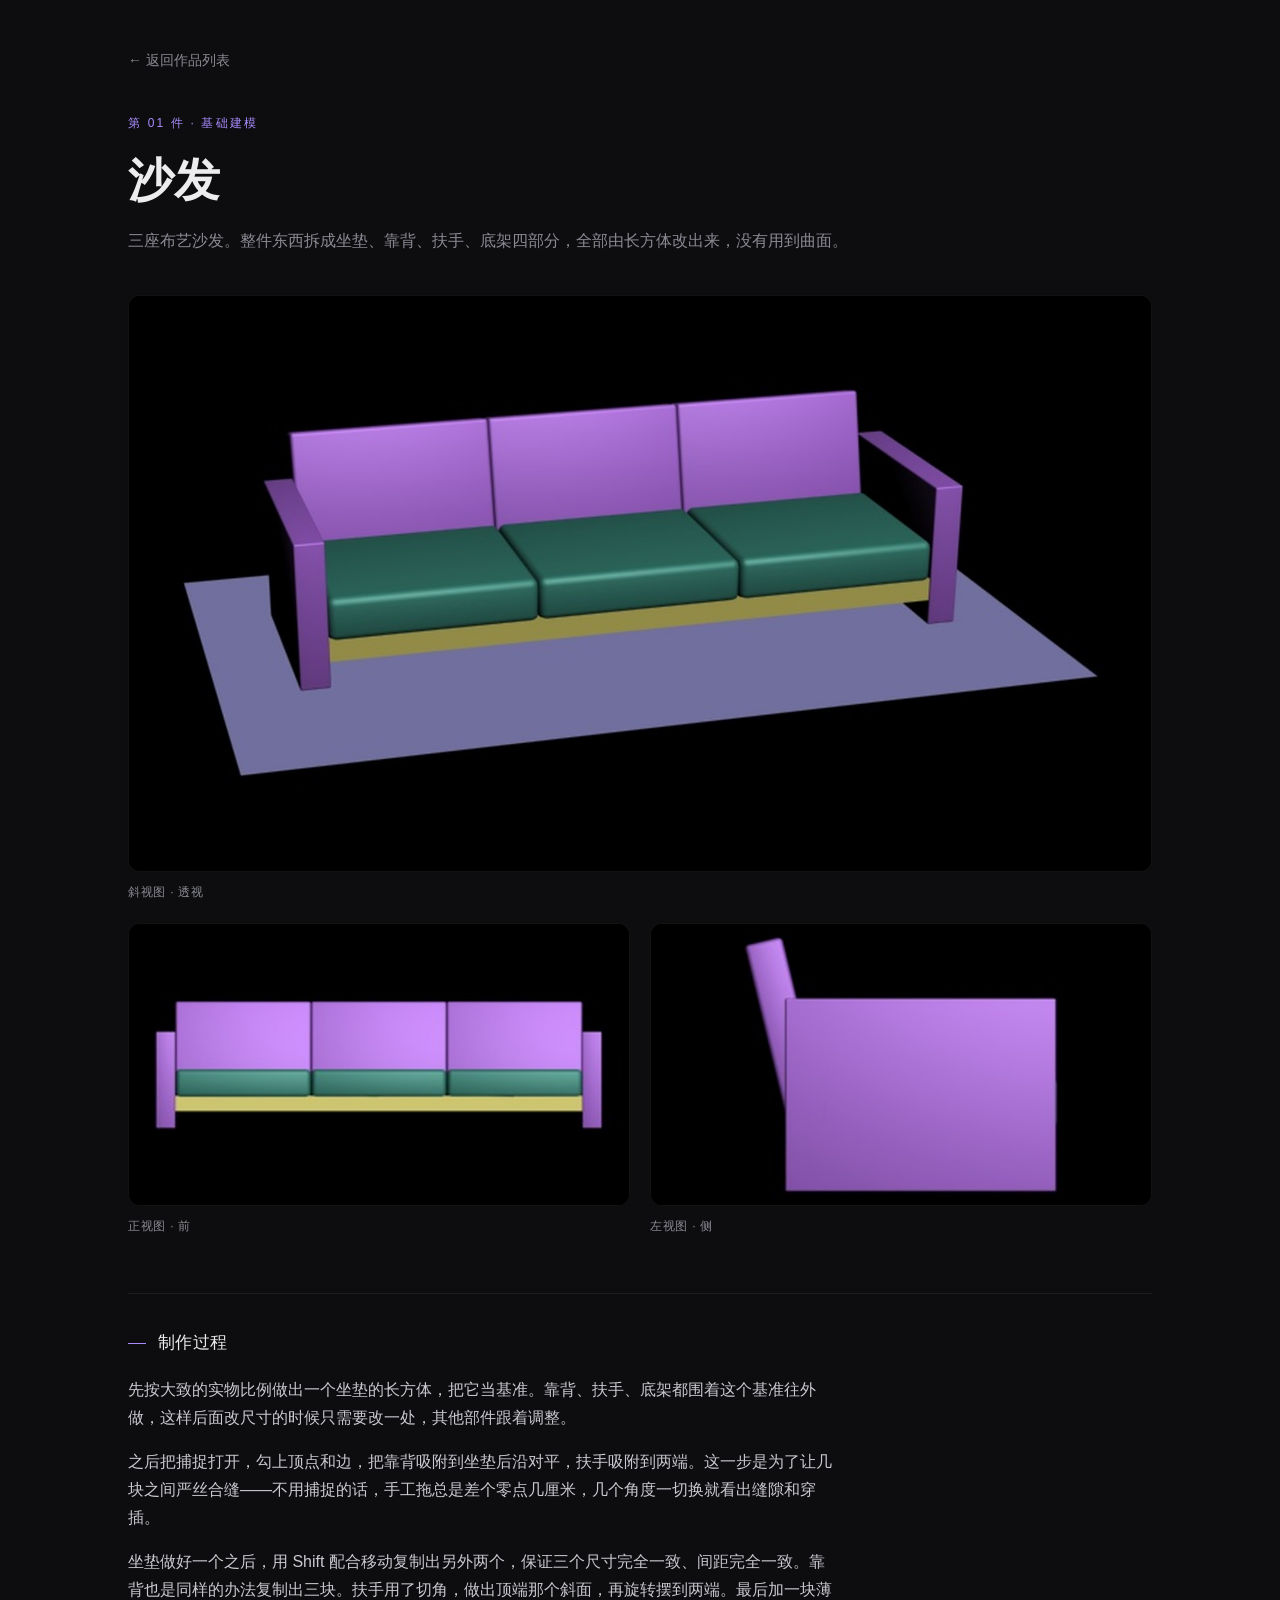
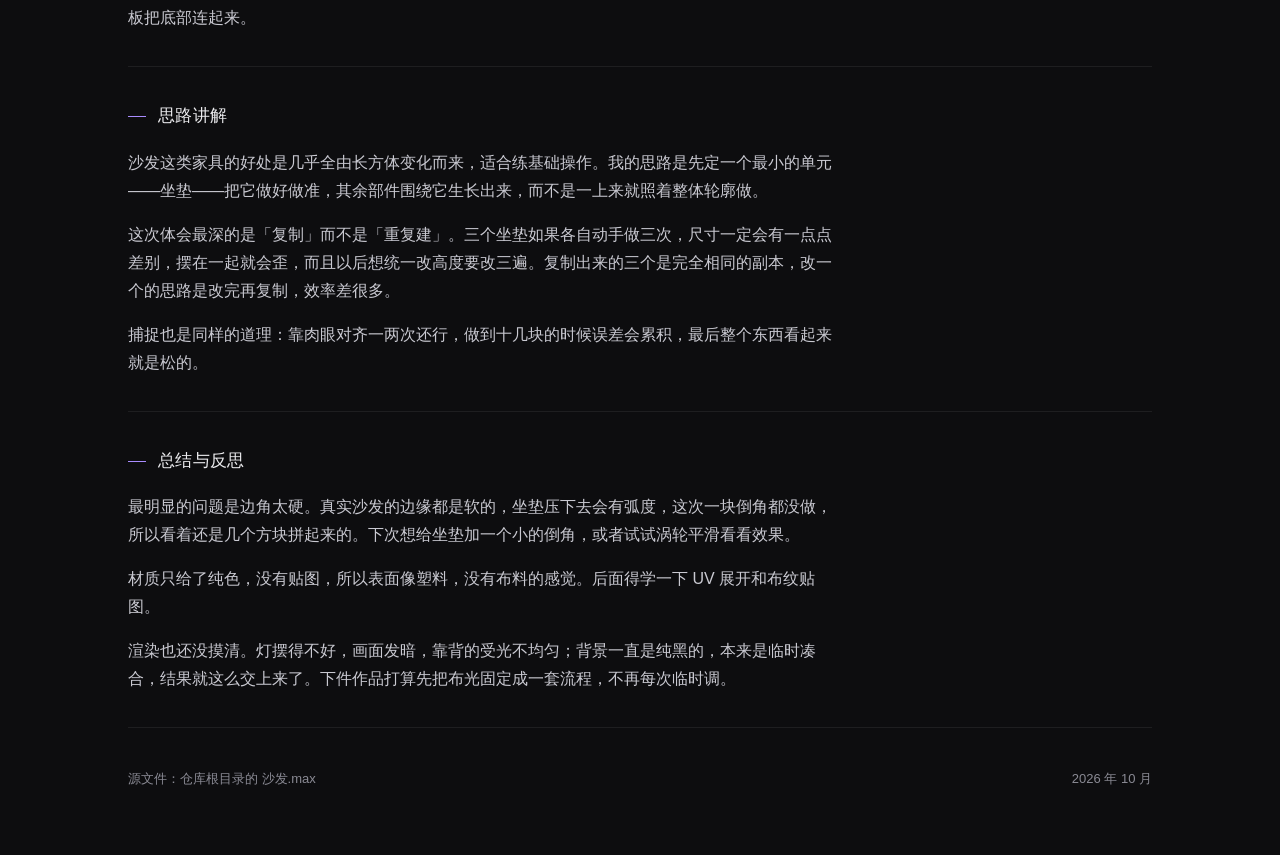
==== works/01.html @ 1556e2af "Add files via upload" ====
<!DOCTYPE html>
<html lang="zh-CN">
<head>
<meta charset="utf-8">
<meta name="viewport" content="width=device-width, initial-scale=1">
<title>01 沙发 · 三维建模作业</title>
<link rel="stylesheet" href="../assets/css/style.css">
</head>
<body>
<div class="wrap">

  <a class="back" href="../index.html">← 返回作品列表</a>

  <header class="work-head">
    <p class="eyebrow">第 01 件 · 基础建模</p>
    <h1>沙发</h1>
    <p class="lede">三座布艺沙发。整件东西拆成坐垫、靠背、扶手、底架四部分，全部由长方体改出来，没有用到曲面。</p>
  </header>

  <figure class="hero">
    <img src="../assets/img/work-01/p.jpg" alt="沙发 斜视图">
    <figcaption>斜视图 · 透视</figcaption>
  </figure>

  <div class="figure-row">
    <figure>
      <img src="../assets/img/work-01/f.jpg" alt="沙发 正视图">
      <figcaption>正视图 · 前</figcaption>
    </figure>
    <figure>
      <img src="../assets/img/work-01/l.jpg" alt="沙发 左视图">
      <figcaption>左视图 · 侧</figcaption>
    </figure>
  </div>

  <section class="section">
    <h2>制作过程</h2>
    <p>先按大致的实物比例做出一个坐垫的长方体，把它当基准。靠背、扶手、底架都围着这个基准往外做，这样后面改尺寸的时候只需要改一处，其他部件跟着调整。</p>
    <p>之后把捕捉打开，勾上顶点和边，把靠背吸附到坐垫后沿对平，扶手吸附到两端。这一步是为了让几块之间严丝合缝——不用捕捉的话，手工拖总是差个零点几厘米，几个角度一切换就看出缝隙和穿插。</p>
    <p>坐垫做好一个之后，用 Shift 配合移动复制出另外两个，保证三个尺寸完全一致、间距完全一致。靠背也是同样的办法复制出三块。扶手用了切角，做出顶端那个斜面，再旋转摆到两端。最后加一块薄板把底部连起来。</p>
  </section>

  <section class="section">
    <h2>思路讲解</h2>
    <p>沙发这类家具的好处是几乎全由长方体变化而来，适合练基础操作。我的思路是先定一个最小的单元——坐垫——把它做好做准，其余部件围绕它生长出来，而不是一上来就照着整体轮廓做。</p>
    <p>这次体会最深的是「复制」而不是「重复建」。三个坐垫如果各自动手做三次，尺寸一定会有一点点差别，摆在一起就会歪，而且以后想统一改高度要改三遍。复制出来的三个是完全相同的副本，改一个的思路是改完再复制，效率差很多。</p>
    <p>捕捉也是同样的道理：靠肉眼对齐一两次还行，做到十几块的时候误差会累积，最后整个东西看起来就是松的。</p>
  </section>

  <section class="section">
    <h2>总结与反思</h2>
    <p>最明显的问题是边角太硬。真实沙发的边缘都是软的，坐垫压下去会有弧度，这次一块倒角都没做，所以看着还是几个方块拼起来的。下次想给坐垫加一个小的倒角，或者试试涡轮平滑看看效果。</p>
    <p>材质只给了纯色，没有贴图，所以表面像塑料，没有布料的感觉。后面得学一下 UV 展开和布纹贴图。</p>
    <p>渲染也还没摸清。灯摆得不好，画面发暗，靠背的受光不均匀；背景一直是纯黑的，本来是临时凑合，结果就这么交上来了。下件作品打算先把布光固定成一套流程，不再每次临时调。</p>
  </section>

  <footer class="site-foot">
    <p>源文件：仓库根目录的 沙发.max</p>
    <p>2026 年 10 月</p>
  </footer>

</div>
</body>
</html>
---- assets/css/style.css ----
/* 三维建模作业 · 站点样式 */
:root {
  --bg: #0d0d0f;
  --surface: #15151a;
  --line: rgba(255, 255, 255, 0.07);
  --text: #ececef;
  --muted: #8a8a94;
  --accent: #a98cff;
}

* { box-sizing: border-box; }

html { -webkit-text-size-adjust: 100%; }

body {
  margin: 0;
  background: var(--bg);
  color: var(--text);
  font-family: -apple-system, BlinkMacSystemFont, "PingFang SC",
               "Hiragino Sans GB", "Microsoft YaHei", "Segoe UI", sans-serif;
  font-size: 16px;
  line-height: 1.75;
  -webkit-font-smoothing: antialiased;
}

.wrap {
  max-width: 1080px;
  margin: 0 auto;
  padding: 0 28px;
}

a { color: inherit; text-decoration: none; }

/* 页头 */
.site-head {
  padding: 88px 0 56px;
  border-bottom: 1px solid var(--line);
}

.eyebrow {
  margin: 0 0 18px;
  font-size: 12px;
  letter-spacing: 0.18em;
  text-transform: uppercase;
  color: var(--accent);
}

h1 {
  margin: 0;
  font-size: clamp(30px, 5vw, 46px);
  font-weight: 600;
  letter-spacing: -0.01em;
  line-height: 1.25;
}

.lede {
  max-width: 46em;
  margin: 18px 0 0;
  color: var(--muted);
  font-size: 16px;
}

/* 作品网格 */
.grid {
  display: grid;
  grid-template-columns: repeat(auto-fill, minmax(300px, 1fr));
  gap: 28px;
  padding: 56px 0 72px;
}

.card {
  display: flex;
  flex-direction: column;
  background: var(--surface);
  border: 1px solid var(--line);
  border-radius: 14px;
  overflow: hidden;
  transition: transform 0.25s ease, border-color 0.25s ease;
}

.card:hover {
  transform: translateY(-4px);
  border-color: rgba(169, 140, 255, 0.4);
}

.thumb {
  aspect-ratio: 16 / 9;
  background: #000;
  overflow: hidden;
}

.thumb img {
  width: 100%;
  height: 100%;
  object-fit: cover;
  display: block;
  transition: transform 0.5s ease;
}

.card:hover .thumb img { transform: scale(1.03); }

.card-body { padding: 20px 22px 24px; }

.card-top {
  display: flex;
  align-items: center;
  gap: 12px;
  margin-bottom: 10px;
}

.num {
  font-size: 12px;
  letter-spacing: 0.12em;
  color: var(--muted);
}

.tag {
  font-size: 11px;
  letter-spacing: 0.08em;
  color: var(--accent);
  border: 1px solid rgba(169, 140, 255, 0.35);
  border-radius: 999px;
  padding: 2px 9px;
}

.card h2 {
  margin: 0 0 6px;
  font-size: 20px;
  font-weight: 500;
}

.meta {
  margin: 0;
  font-size: 13px;
  color: var(--muted);
}

.card.is-empty {
  background: transparent;
  border-style: dashed;
  justify-content: flex-end;
}

.card.is-empty .thumb {
  background: transparent;
  height: 0;
  aspect-ratio: auto;
}

.card.is-empty h2 { color: var(--muted); }

/* 作品页 */
.back {
  display: inline-block;
  margin: 48px 0 40px;
  font-size: 14px;
  color: var(--muted);
  transition: color 0.2s ease;
}

.back:hover { color: var(--accent); }

.work-head { padding-bottom: 40px; }

.work-head h1 { margin-bottom: 14px; }

.hero { margin: 0 0 20px; }

figure { margin: 0; }

figure img {
  width: 100%;
  display: block;
  border-radius: 12px;
  border: 1px solid var(--line);
  background: #000;
}

figcaption {
  margin-top: 10px;
  font-size: 12px;
  letter-spacing: 0.06em;
  color: var(--muted);
}

.figure-row {
  display: grid;
  grid-template-columns: repeat(auto-fit, minmax(260px, 1fr));
  gap: 20px;
  margin-bottom: 56px;
}

.section {
  padding: 34px 0;
  border-top: 1px solid var(--line);
}

.section h2 {
  margin: 0 0 18px;
  font-size: 17px;
  font-weight: 500;
  letter-spacing: 0.02em;
}

.section h2::before {
  content: "";
  display: inline-block;
  width: 18px;
  height: 1px;
  margin-right: 12px;
  vertical-align: middle;
  background: var(--accent);
}

.section p {
  margin: 0 0 16px;
  max-width: 44em;
  color: #c9c9d1;
}

.section p:last-child { margin-bottom: 0; }

/* 页脚 */
.site-foot {
  display: flex;
  flex-wrap: wrap;
  gap: 8px 32px;
  justify-content: space-between;
  padding: 40px 0 64px;
  border-top: 1px solid var(--line);
  font-size: 13px;
  color: var(--muted);
}

.site-foot p { margin: 0; }

@media (max-width: 640px) {
  .wrap { padding: 0 20px; }
  .site-head { padding: 60px 0 40px; }
  .grid { padding: 40px 0 56px; gap: 20px; }
}
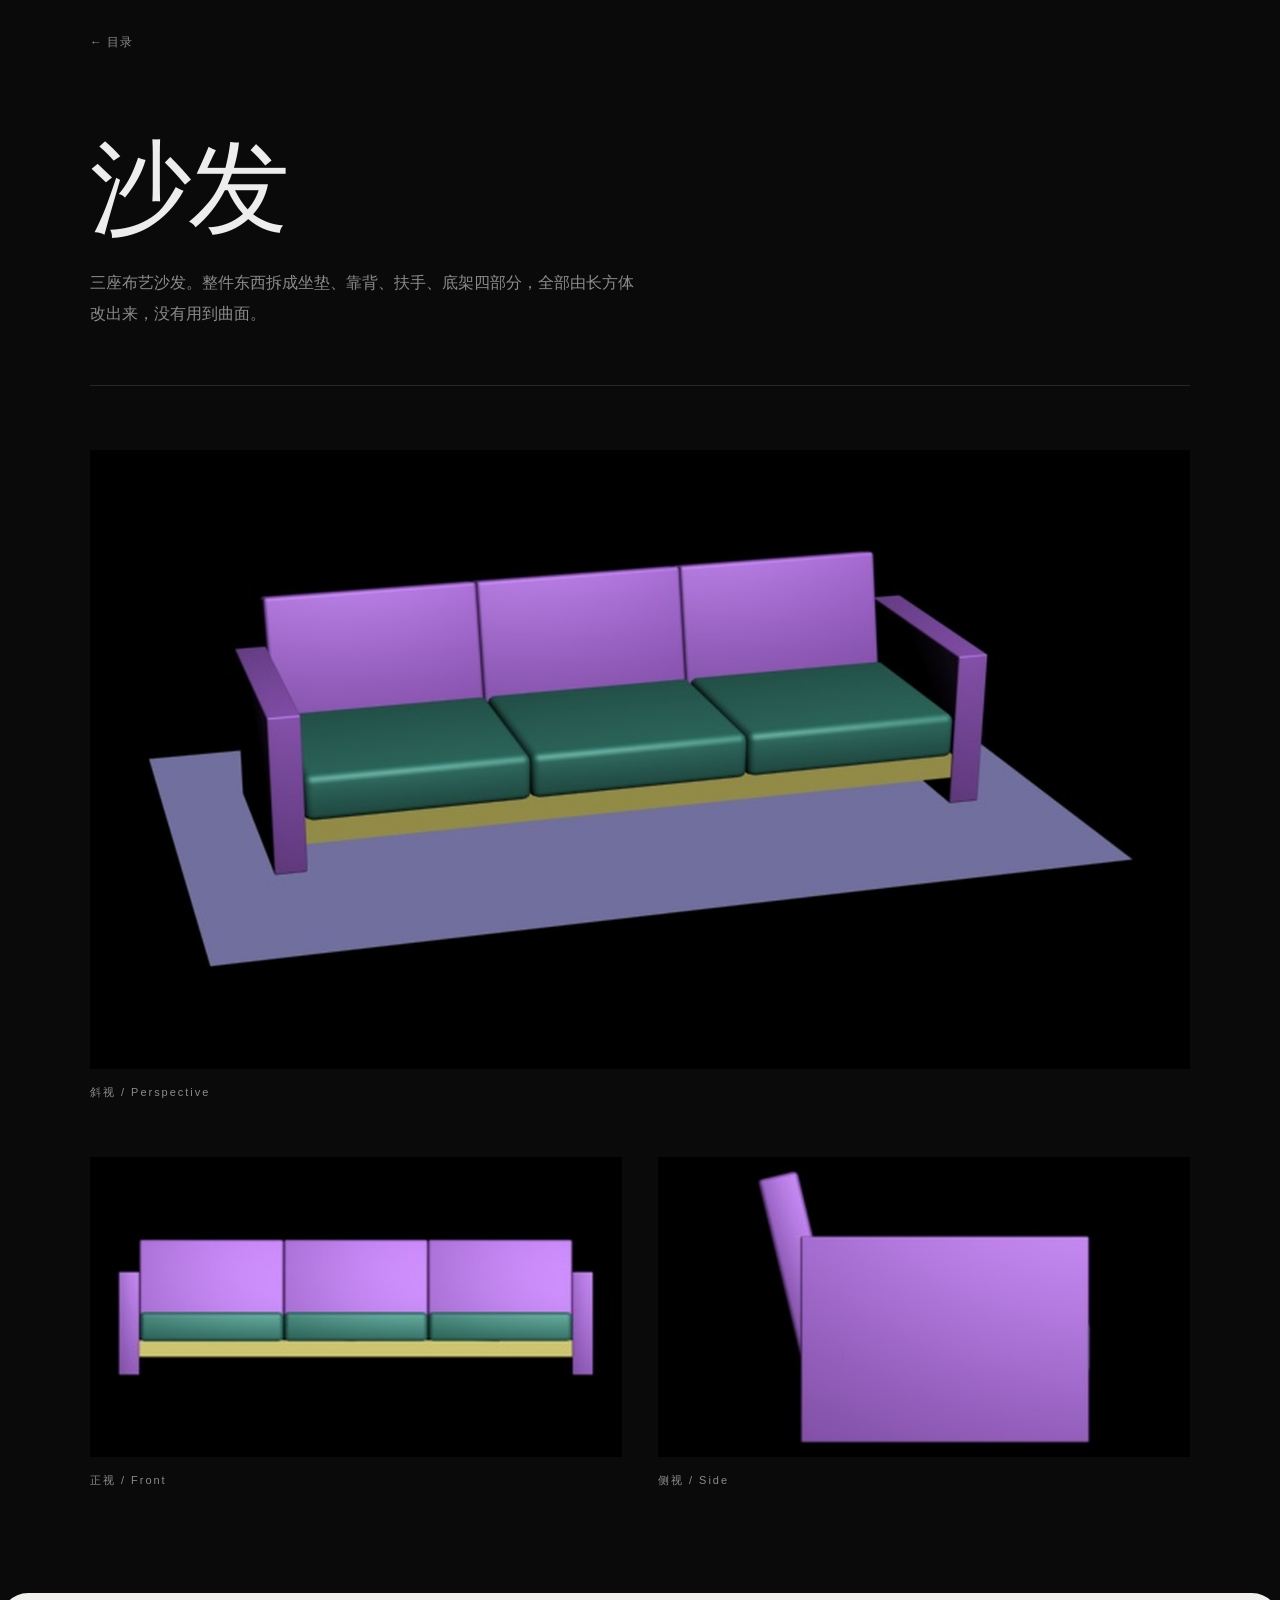
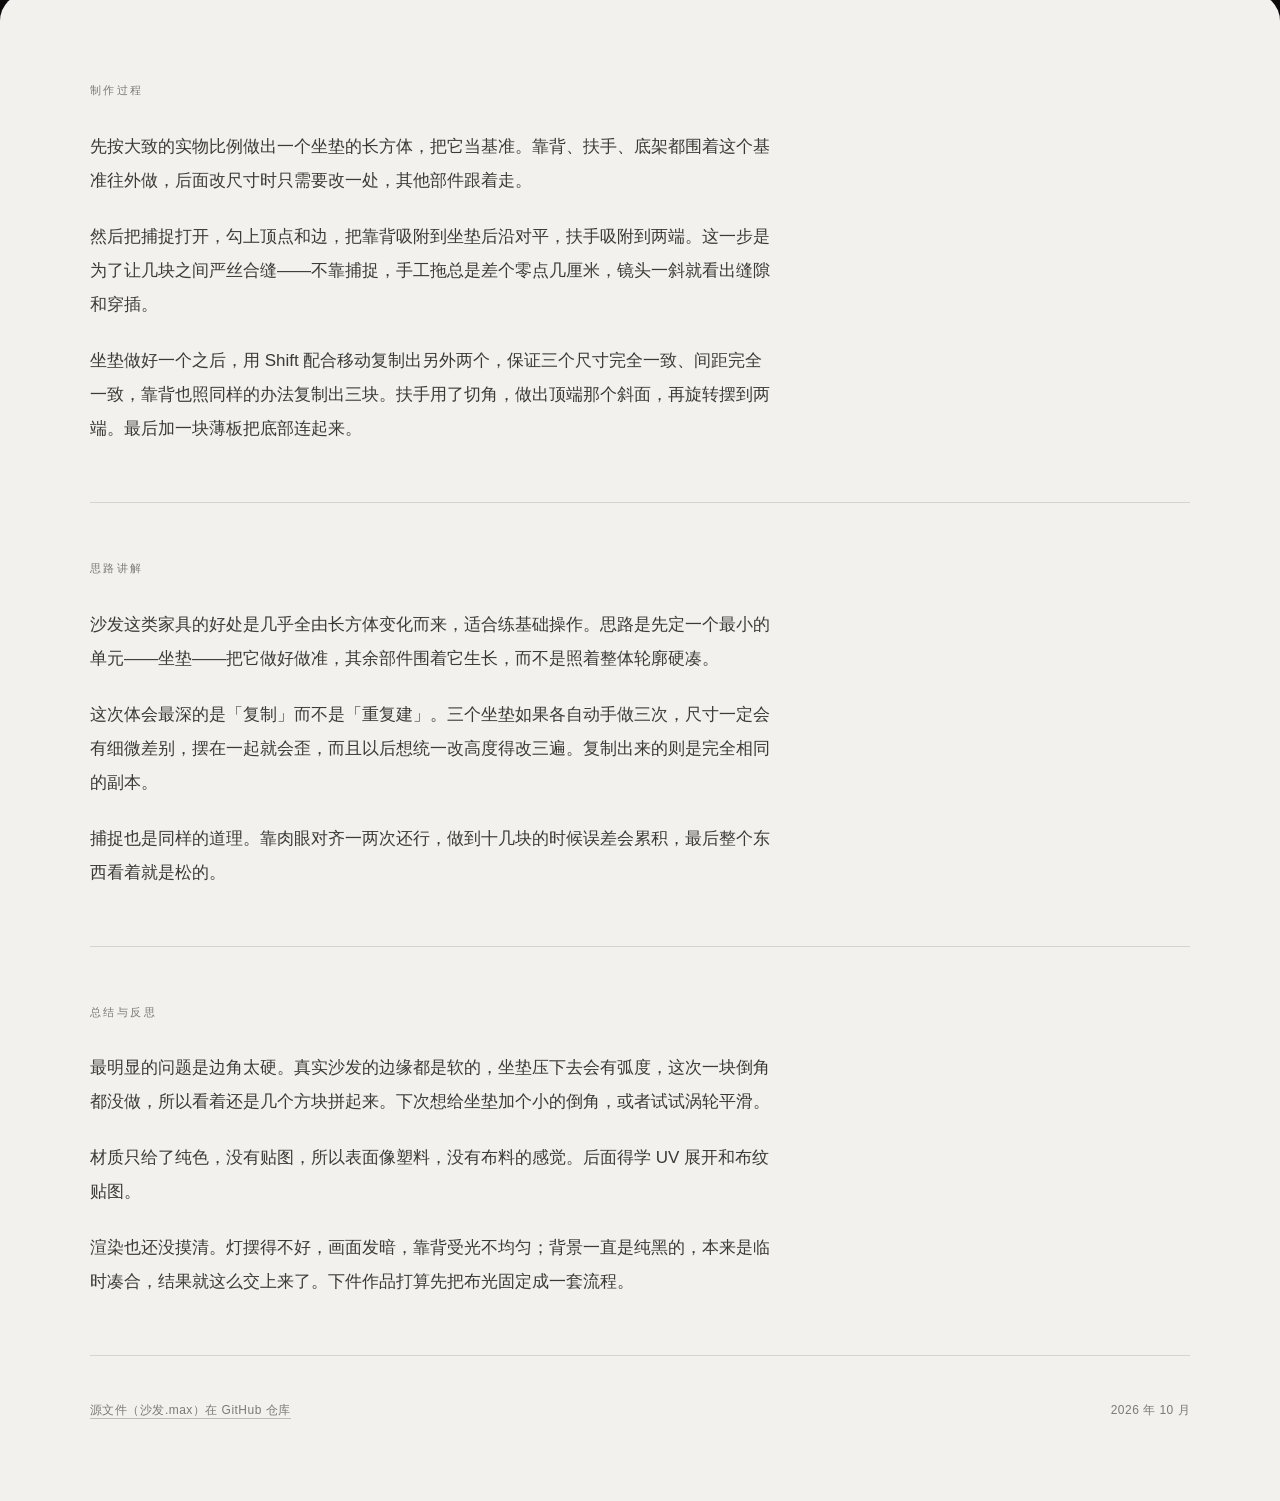
==== commit be38933d: "Add files via upload" ====
--- a/works/01.html
+++ b/works/01.html
@@ -7,58 +7,69 @@
 <link rel="stylesheet" href="../assets/css/style.css">
 </head>
 <body>
+
 <div class="wrap">
 
-  <a class="back" href="../index.html">← 返回作品列表</a>
+  <a class="back" href="../index.html">← 目录</a>
 
   <header class="work-head">
-    <p class="eyebrow">第 01 件 · 基础建模</p>
     <h1>沙发</h1>
-    <p class="lede">三座布艺沙发。整件东西拆成坐垫、靠背、扶手、底架四部分，全部由长方体改出来，没有用到曲面。</p>
+    <p class="work-lede">三座布艺沙发。整件东西拆成坐垫、靠背、扶手、底架四部分，全部由长方体改出来，没有用到曲面。</p>
   </header>
 
-  <figure class="hero">
-    <img src="../assets/img/work-01/p.jpg" alt="沙发 斜视图">
-    <figcaption>斜视图 · 透视</figcaption>
-  </figure>
+  <div class="work-figs">
 
-  <div class="figure-row">
-    <figure>
-      <img src="../assets/img/work-01/f.jpg" alt="沙发 正视图">
-      <figcaption>正视图 · 前</figcaption>
+    <figure class="hero-fig">
+      <img src="../assets/img/work-01/p.jpg" alt="沙发 斜视图">
+      <figcaption>斜视 / Perspective</figcaption>
     </figure>
-    <figure>
-      <img src="../assets/img/work-01/l.jpg" alt="沙发 左视图">
-      <figcaption>左视图 · 侧</figcaption>
-    </figure>
+
+    <div class="figure-row">
+      <figure>
+        <img src="../assets/img/work-01/f.jpg" alt="沙发 正视图">
+        <figcaption>正视 / Front</figcaption>
+      </figure>
+      <figure>
+        <img src="../assets/img/work-01/l.jpg" alt="沙发 左视图">
+        <figcaption>侧视 / Side</figcaption>
+      </figure>
+    </div>
+
   </div>
 
-  <section class="section">
-    <h2>制作过程</h2>
-    <p>先按大致的实物比例做出一个坐垫的长方体，把它当基准。靠背、扶手、底架都围着这个基准往外做，这样后面改尺寸的时候只需要改一处，其他部件跟着调整。</p>
-    <p>之后把捕捉打开，勾上顶点和边，把靠背吸附到坐垫后沿对平，扶手吸附到两端。这一步是为了让几块之间严丝合缝——不用捕捉的话，手工拖总是差个零点几厘米，几个角度一切换就看出缝隙和穿插。</p>
-    <p>坐垫做好一个之后，用 Shift 配合移动复制出另外两个，保证三个尺寸完全一致、间距完全一致。靠背也是同样的办法复制出三块。扶手用了切角，做出顶端那个斜面，再旋转摆到两端。最后加一块薄板把底部连起来。</p>
-  </section>
+</div>
 
-  <section class="section">
-    <h2>思路讲解</h2>
-    <p>沙发这类家具的好处是几乎全由长方体变化而来，适合练基础操作。我的思路是先定一个最小的单元——坐垫——把它做好做准，其余部件围绕它生长出来，而不是一上来就照着整体轮廓做。</p>
-    <p>这次体会最深的是「复制」而不是「重复建」。三个坐垫如果各自动手做三次，尺寸一定会有一点点差别，摆在一起就会歪，而且以后想统一改高度要改三遍。复制出来的三个是完全相同的副本，改一个的思路是改完再复制，效率差很多。</p>
-    <p>捕捉也是同样的道理：靠肉眼对齐一两次还行，做到十几块的时候误差会累积，最后整个东西看起来就是松的。</p>
-  </section>
+<main class="paper">
+  <div class="wrap">
 
-  <section class="section">
-    <h2>总结与反思</h2>
-    <p>最明显的问题是边角太硬。真实沙发的边缘都是软的，坐垫压下去会有弧度，这次一块倒角都没做，所以看着还是几个方块拼起来的。下次想给坐垫加一个小的倒角，或者试试涡轮平滑看看效果。</p>
-    <p>材质只给了纯色，没有贴图，所以表面像塑料，没有布料的感觉。后面得学一下 UV 展开和布纹贴图。</p>
-    <p>渲染也还没摸清。灯摆得不好，画面发暗，靠背的受光不均匀；背景一直是纯黑的，本来是临时凑合，结果就这么交上来了。下件作品打算先把布光固定成一套流程，不再每次临时调。</p>
-  </section>
+    <section class="section">
+      <h2>制作过程</h2>
+      <p>先按大致的实物比例做出一个坐垫的长方体，把它当基准。靠背、扶手、底架都围着这个基准往外做，后面改尺寸时只需要改一处，其他部件跟着走。</p>
+      <p>然后把捕捉打开，勾上顶点和边，把靠背吸附到坐垫后沿对平，扶手吸附到两端。这一步是为了让几块之间严丝合缝——不靠捕捉，手工拖总是差个零点几厘米，镜头一斜就看出缝隙和穿插。</p>
+      <p>坐垫做好一个之后，用 Shift 配合移动复制出另外两个，保证三个尺寸完全一致、间距完全一致，靠背也照同样的办法复制出三块。扶手用了切角，做出顶端那个斜面，再旋转摆到两端。最后加一块薄板把底部连起来。</p>
+    </section>
 
-  <footer class="site-foot">
-    <p>源文件：仓库根目录的 沙发.max</p>
-    <p>2026 年 10 月</p>
-  </footer>
+    <section class="section">
+      <h2>思路讲解</h2>
+      <p>沙发这类家具的好处是几乎全由长方体变化而来，适合练基础操作。思路是先定一个最小的单元——坐垫——把它做好做准，其余部件围着它生长，而不是照着整体轮廓硬凑。</p>
+      <p>这次体会最深的是「复制」而不是「重复建」。三个坐垫如果各自动手做三次，尺寸一定会有细微差别，摆在一起就会歪，而且以后想统一改高度得改三遍。复制出来的则是完全相同的副本。</p>
+      <p>捕捉也是同样的道理。靠肉眼对齐一两次还行，做到十几块的时候误差会累积，最后整个东西看着就是松的。</p>
+    </section>
 
-</div>
+    <section class="section">
+      <h2>总结与反思</h2>
+      <p>最明显的问题是边角太硬。真实沙发的边缘都是软的，坐垫压下去会有弧度，这次一块倒角都没做，所以看着还是几个方块拼起来。下次想给坐垫加个小的倒角，或者试试涡轮平滑。</p>
+      <p>材质只给了纯色，没有贴图，所以表面像塑料，没有布料的感觉。后面得学 UV 展开和布纹贴图。</p>
+      <p>渲染也还没摸清。灯摆得不好，画面发暗，靠背受光不均匀；背景一直是纯黑的，本来是临时凑合，结果就这么交上来了。下件作品打算先把布光固定成一套流程。</p>
+    </section>
+
+    <footer class="paper-foot">
+      <p><a href="https://github.com/hbbdd4zcs6-ux/3dmax-portfolio" target="_blank" rel="noopener">源文件（沙发.max）在 GitHub 仓库</a></p>
+      <p>2026 年 10 月</p>
+    </footer>
+
+  </div>
+</main>
+
 </body>
 </html>
--- a/assets/css/style.css
+++ b/assets/css/style.css
@@ -1,241 +1,300 @@
-/* 三维建模作业 · 站点样式 */
+/* 三维建模作业 · 极简版样式 */
+
 :root {
-  --bg: #0d0d0f;
-  --surface: #15151a;
-  --line: rgba(255, 255, 255, 0.07);
-  --text: #ececef;
-  --muted: #8a8a94;
-  --accent: #a98cff;
+  --ink: #0a0a0a;
+  --ink-soft: #ededed;
+  --dim-dark: #8b8b8b;
+  --paper: #f2f1ed;
+  --paper-ink: #111110;
+  --dim-light: #7c7a73;
+  --hair-dark: rgba(255, 255, 255, 0.12);
+  --hair-light: rgba(0, 0, 0, 0.12);
 }
 
 * { box-sizing: border-box; }
 
-html { -webkit-text-size-adjust: 100%; }
+html {
+  -webkit-text-size-adjust: 100%;
+  scroll-behavior: smooth;
+}
 
 body {
   margin: 0;
-  background: var(--bg);
-  color: var(--text);
+  background: var(--ink);
+  color: var(--ink-soft);
   font-family: -apple-system, BlinkMacSystemFont, "PingFang SC",
                "Hiragino Sans GB", "Microsoft YaHei", "Segoe UI", sans-serif;
   font-size: 16px;
-  line-height: 1.75;
+  line-height: 1.7;
   -webkit-font-smoothing: antialiased;
-}
+  text-rendering: optimizeLegibility;
+}
+
+a { color: inherit; text-decoration: none; }
+
+img { max-width: 100%; }
 
 .wrap {
-  max-width: 1080px;
+  max-width: 1180px;
   margin: 0 auto;
-  padding: 0 28px;
-}
-
-a { color: inherit; text-decoration: none; }
-
-/* 页头 */
-.site-head {
-  padding: 88px 0 56px;
-  border-bottom: 1px solid var(--line);
-}
-
-.eyebrow {
-  margin: 0 0 18px;
+  padding: 0 40px;
+}
+
+/* ---------- 首屏 ---------- */
+
+.hero {
+  position: relative;
+  padding-bottom: 110px;
+  overflow: hidden;
+}
+
+.hero::after {
+  content: "";
+  position: absolute;
+  top: -180px;
+  right: -220px;
+  width: 680px;
+  height: 680px;
+  border-radius: 50%;
+  background: radial-gradient(circle at 35% 35%,
+              rgba(255, 255, 255, 0.09),
+              rgba(255, 255, 255, 0.02) 45%,
+              transparent 70%);
+  pointer-events: none;
+}
+
+.topbar {
+  display: flex;
+  justify-content: space-between;
+  align-items: baseline;
+  padding: 26px 0;
+  border-bottom: 1px solid var(--hair-dark);
+  font-size: 11px;
+  letter-spacing: 0.18em;
+  color: var(--dim-dark);
+  position: relative;
+  z-index: 1;
+}
+
+.hero h1 {
+  position: relative;
+  z-index: 1;
+  margin: 132px 0 44px;
+  font-size: clamp(60px, 13vw, 148px);
+  line-height: 0.92;
+  letter-spacing: -0.035em;
+  font-weight: 500;
+}
+
+.hero-sub {
+  position: relative;
+  z-index: 1;
+  max-width: 32em;
+  margin: 0;
+  color: var(--dim-dark);
+  font-size: 16px;
+  line-height: 1.95;
+}
+
+/* ---------- 米白区 ---------- */
+
+.paper {
+  background: var(--paper);
+  color: var(--paper-ink);
+  border-radius: 28px 28px 0 0;
+}
+
+.section-pad { padding: 104px 0 96px; }
+
+.label {
+  margin: 0 0 44px;
+  font-size: 11px;
+  letter-spacing: 0.22em;
+  text-transform: uppercase;
+  color: var(--dim-light);
+}
+
+/* 目录行 */
+
+.rows { border-bottom: 1px solid var(--hair-light); }
+
+.row {
+  display: grid;
+  grid-template-columns: 52px minmax(0, 1fr) 120px 200px;
+  align-items: center;
+  gap: 32px;
+  padding: 24px 0;
+  border-top: 1px solid var(--hair-light);
+  transition: opacity 0.25s ease;
+}
+
+.row .num,
+.row .row-tag {
   font-size: 12px;
-  letter-spacing: 0.18em;
-  text-transform: uppercase;
-  color: var(--accent);
-}
-
-h1 {
-  margin: 0;
-  font-size: clamp(30px, 5vw, 46px);
-  font-weight: 600;
-  letter-spacing: -0.01em;
+  letter-spacing: 0.1em;
+  color: var(--dim-light);
+  font-variant-numeric: tabular-nums;
+}
+
+.row-title {
+  font-size: clamp(24px, 2.8vw, 34px);
+  letter-spacing: -0.015em;
   line-height: 1.25;
-}
-
-.lede {
-  max-width: 46em;
-  margin: 18px 0 0;
-  color: var(--muted);
-  font-size: 16px;
-}
-
-/* 作品网格 */
-.grid {
-  display: grid;
-  grid-template-columns: repeat(auto-fill, minmax(300px, 1fr));
-  gap: 28px;
-  padding: 56px 0 72px;
-}
-
-.card {
-  display: flex;
-  flex-direction: column;
-  background: var(--surface);
-  border: 1px solid var(--line);
-  border-radius: 14px;
-  overflow: hidden;
-  transition: transform 0.25s ease, border-color 0.25s ease;
-}
-
-.card:hover {
-  transform: translateY(-4px);
-  border-color: rgba(169, 140, 255, 0.4);
-}
-
-.thumb {
+  transition: opacity 0.25s ease;
+}
+
+.row-thumb {
   aspect-ratio: 16 / 9;
   background: #000;
   overflow: hidden;
-}
-
-.thumb img {
+  border-radius: 3px;
+}
+
+.row-thumb img {
   width: 100%;
   height: 100%;
   object-fit: cover;
   display: block;
-  transition: transform 0.5s ease;
-}
-
-.card:hover .thumb img { transform: scale(1.03); }
-
-.card-body { padding: 20px 22px 24px; }
-
-.card-top {
+  transition: transform 0.7s cubic-bezier(0.2, 0.7, 0.2, 1);
+}
+
+a.row:hover .row-title { opacity: 0.5; }
+a.row:hover .row-thumb img { transform: scale(1.05); }
+
+.row.is-empty { cursor: default; }
+.row.is-empty .row-title { color: #b8b5ac; }
+
+.paper-foot {
   display: flex;
-  align-items: center;
-  gap: 12px;
-  margin-bottom: 10px;
-}
-
-.num {
+  flex-wrap: wrap;
+  justify-content: space-between;
+  gap: 12px 32px;
+  padding: 44px 0 80px;
+  border-top: 1px solid var(--hair-light);
   font-size: 12px;
-  letter-spacing: 0.12em;
-  color: var(--muted);
-}
-
-.tag {
-  font-size: 11px;
-  letter-spacing: 0.08em;
-  color: var(--accent);
-  border: 1px solid rgba(169, 140, 255, 0.35);
-  border-radius: 999px;
-  padding: 2px 9px;
-}
-
-.card h2 {
-  margin: 0 0 6px;
-  font-size: 20px;
-  font-weight: 500;
-}
-
-.meta {
-  margin: 0;
-  font-size: 13px;
-  color: var(--muted);
-}
-
-.card.is-empty {
-  background: transparent;
-  border-style: dashed;
-  justify-content: flex-end;
-}
-
-.card.is-empty .thumb {
-  background: transparent;
-  height: 0;
-  aspect-ratio: auto;
-}
-
-.card.is-empty h2 { color: var(--muted); }
-
-/* 作品页 */
+  letter-spacing: 0.04em;
+  color: var(--dim-light);
+}
+
+.paper-foot p { margin: 0; }
+
+.paper-foot a {
+  border-bottom: 1px solid rgba(0, 0, 0, 0.22);
+  padding-bottom: 1px;
+  transition: color 0.2s ease, border-color 0.2s ease;
+}
+
+.paper-foot a:hover { color: #000; border-color: #000; }
+
+/* ---------- 作品页 ---------- */
+
 .back {
   display: inline-block;
-  margin: 48px 0 40px;
-  font-size: 14px;
-  color: var(--muted);
+  margin-top: 32px;
+  font-size: 12px;
+  letter-spacing: 0.08em;
+  color: var(--dim-dark);
   transition: color 0.2s ease;
 }
 
-.back:hover { color: var(--accent); }
-
-.work-head { padding-bottom: 40px; }
-
-.work-head h1 { margin-bottom: 14px; }
-
-.hero { margin: 0 0 20px; }
+.back:hover { color: #fff; }
+
+.work-head {
+  padding: 84px 0 56px;
+  border-bottom: 1px solid var(--hair-dark);
+}
+
+.work-head h1 {
+  margin: 0 0 28px;
+  font-size: clamp(46px, 8vw, 104px);
+  line-height: 0.98;
+  letter-spacing: -0.035em;
+  font-weight: 500;
+}
+
+.work-lede {
+  max-width: 34em;
+  margin: 0;
+  color: var(--dim-dark);
+  font-size: 16px;
+  line-height: 1.95;
+}
+
+.work-figs { padding-bottom: 104px; }
 
 figure { margin: 0; }
 
 figure img {
   width: 100%;
   display: block;
-  border-radius: 12px;
-  border: 1px solid var(--line);
-  background: #000;
 }
 
 figcaption {
-  margin-top: 10px;
-  font-size: 12px;
-  letter-spacing: 0.06em;
-  color: var(--muted);
-}
+  margin-top: 14px;
+  font-size: 11px;
+  letter-spacing: 0.18em;
+  color: var(--dim-dark);
+}
+
+.hero-fig { padding-top: 64px; }
 
 .figure-row {
   display: grid;
-  grid-template-columns: repeat(auto-fit, minmax(260px, 1fr));
-  gap: 20px;
-  margin-bottom: 56px;
-}
-
-.section {
-  padding: 34px 0;
-  border-top: 1px solid var(--line);
+  grid-template-columns: 1fr 1fr;
+  gap: 36px;
+  padding-top: 56px;
+}
+
+/* 正文段落 */
+
+.paper .section {
+  padding: 56px 0;
+  border-top: 1px solid var(--hair-light);
+}
+
+.paper .section:first-of-type {
+  border-top: none;
+  padding-top: 88px;
 }
 
 .section h2 {
-  margin: 0 0 18px;
+  margin: 0 0 30px;
+  font-size: 11px;
+  letter-spacing: 0.22em;
+  text-transform: uppercase;
+  color: var(--dim-light);
+  font-weight: 400;
+}
+
+.section p {
+  max-width: 40em;
+  margin: 0 0 22px;
   font-size: 17px;
-  font-weight: 500;
-  letter-spacing: 0.02em;
-}
-
-.section h2::before {
-  content: "";
-  display: inline-block;
-  width: 18px;
-  height: 1px;
-  margin-right: 12px;
-  vertical-align: middle;
-  background: var(--accent);
-}
-
-.section p {
-  margin: 0 0 16px;
-  max-width: 44em;
-  color: #c9c9d1;
+  line-height: 2;
+  color: #3b3a37;
 }
 
 .section p:last-child { margin-bottom: 0; }
 
-/* 页脚 */
-.site-foot {
-  display: flex;
-  flex-wrap: wrap;
-  gap: 8px 32px;
-  justify-content: space-between;
-  padding: 40px 0 64px;
-  border-top: 1px solid var(--line);
-  font-size: 13px;
-  color: var(--muted);
-}
-
-.site-foot p { margin: 0; }
-
-@media (max-width: 640px) {
-  .wrap { padding: 0 20px; }
-  .site-head { padding: 60px 0 40px; }
-  .grid { padding: 40px 0 56px; gap: 20px; }
-}
+/* ---------- 响应式 ---------- */
+
+@media (max-width: 860px) {
+  .wrap { padding: 0 24px; }
+  .hero h1 { margin: 88px 0 32px; }
+  .hero { padding-bottom: 72px; }
+  .section-pad { padding: 64px 0 56px; }
+  .row {
+    grid-template-columns: 36px minmax(0, 1fr) 96px;
+    gap: 20px;
+  }
+  .row .row-tag { display: none; }
+  .row-thumb { width: 96px; }
+  .work-head { padding: 56px 0 40px; }
+  .figure-row { grid-template-columns: 1fr; gap: 28px; }
+  .work-figs { padding-bottom: 64px; }
+}
+
+@media (max-width: 520px) {
+  .row-thumb { display: none; }
+  .row { grid-template-columns: 32px minmax(0, 1fr); }
+}
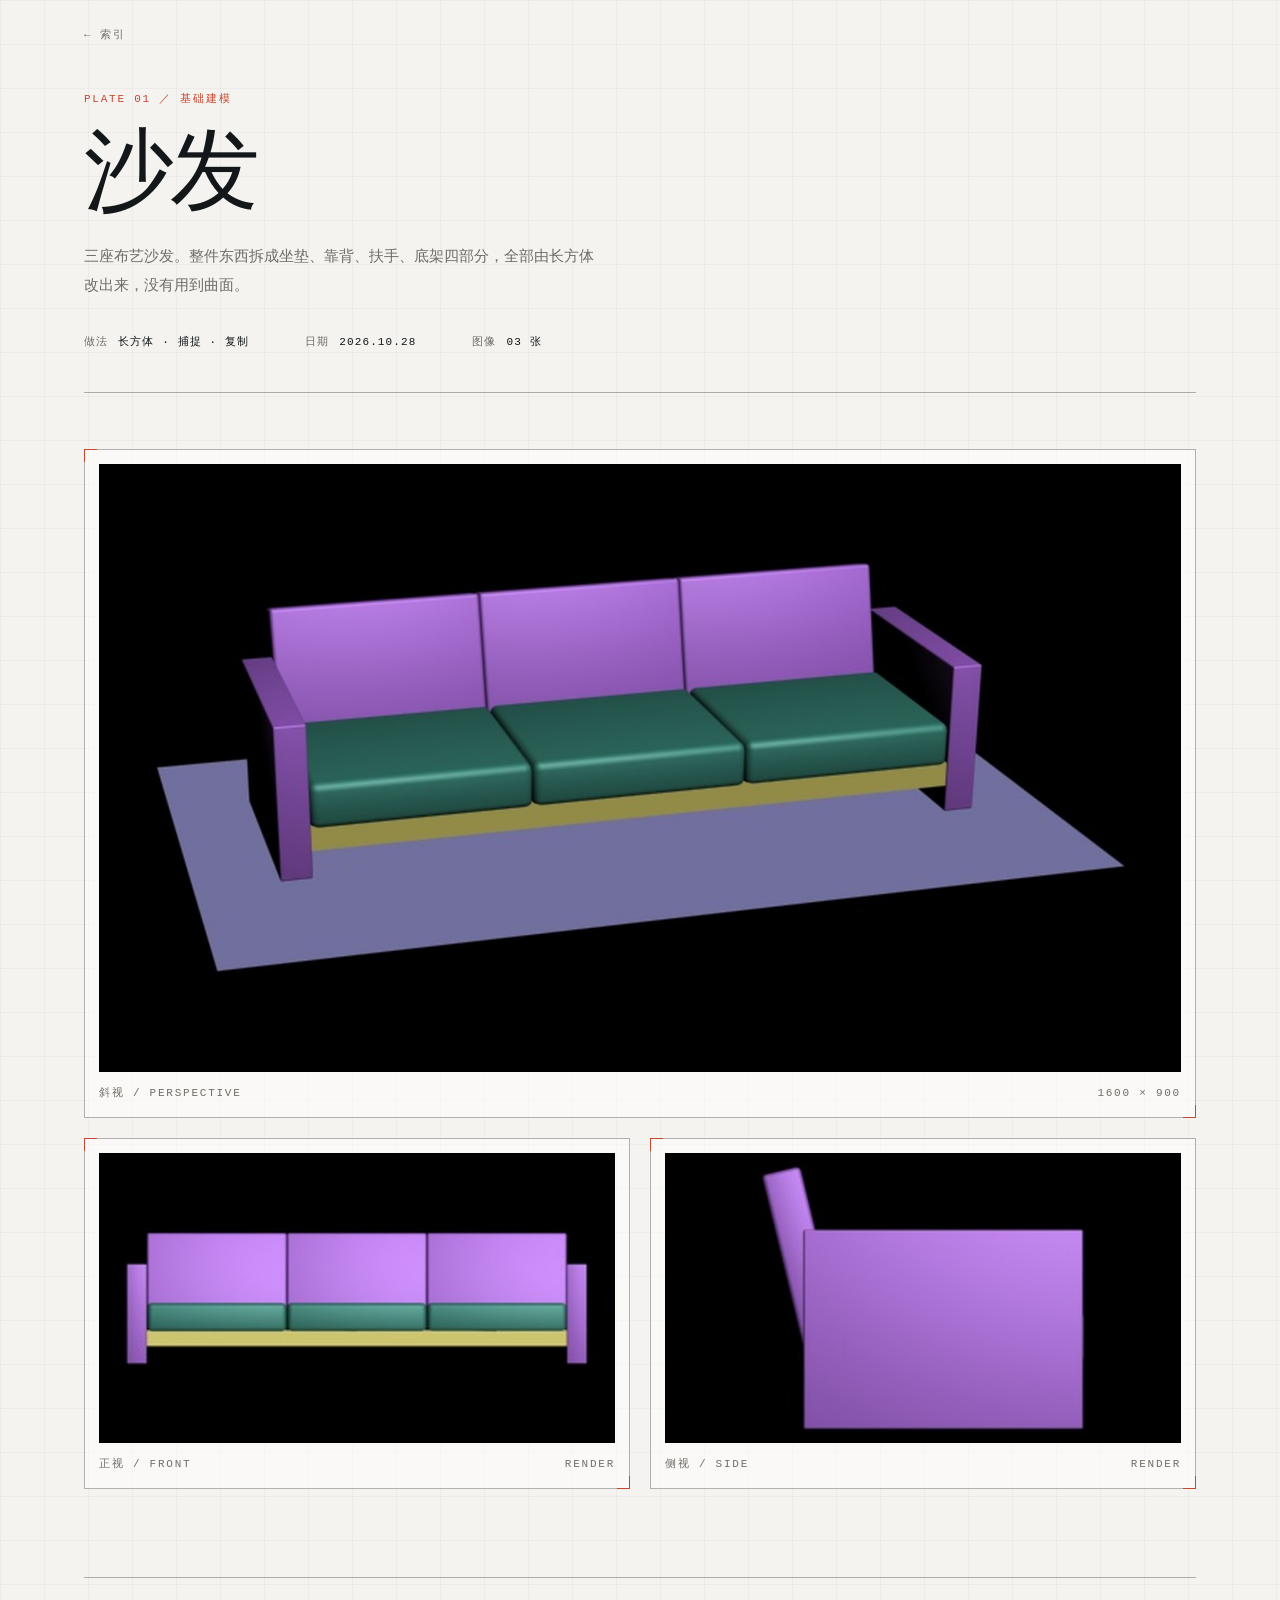
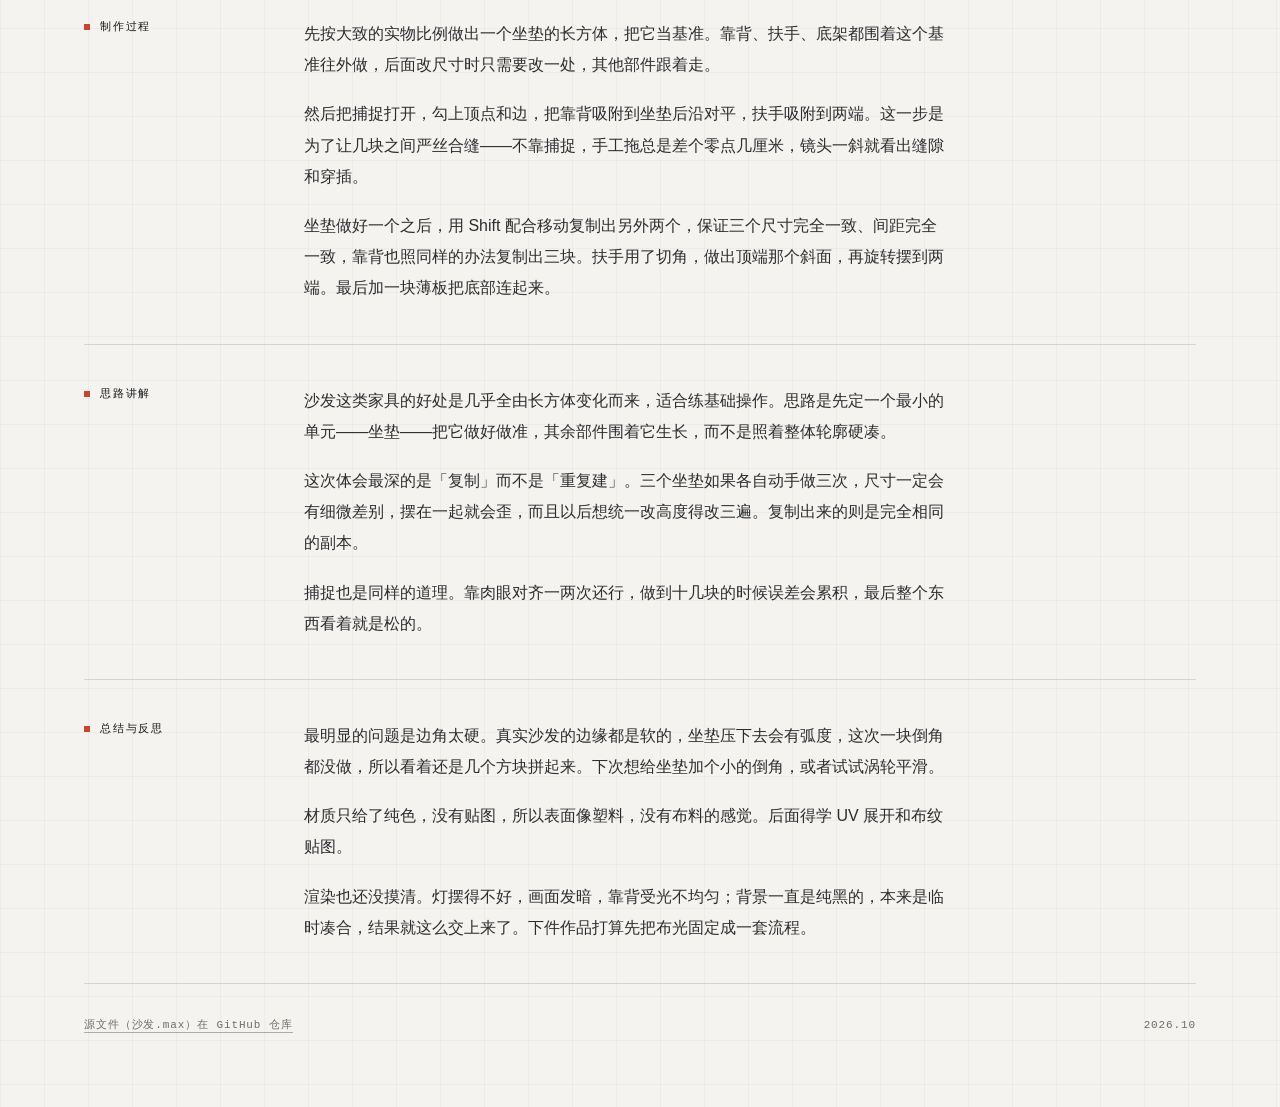
==== commit daecf13b: "Add files via upload" ====
--- a/works/01.html
+++ b/works/01.html
@@ -8,30 +8,42 @@
 </head>
 <body>
 
-<div class="wrap">
+<div class="shell">
 
-  <a class="back" href="../index.html">← 目录</a>
+  <a class="back" href="../index.html">← 索引</a>
 
   <header class="work-head">
+    <p class="eyebrow">PLATE 01 ／ 基础建模</p>
     <h1>沙发</h1>
     <p class="work-lede">三座布艺沙发。整件东西拆成坐垫、靠背、扶手、底架四部分，全部由长方体改出来，没有用到曲面。</p>
+    <dl class="work-spec">
+      <div><dt>做法</dt><dd>长方体 · 捕捉 · 复制</dd></div>
+      <div><dt>日期</dt><dd>2026.10.28</dd></div>
+      <div><dt>图像</dt><dd>03 张</dd></div>
+    </dl>
   </header>
 
   <div class="work-figs">
 
-    <figure class="hero-fig">
-      <img src="../assets/img/work-01/p.jpg" alt="沙发 斜视图">
-      <figcaption>斜视 / Perspective</figcaption>
+    <figure class="plate">
+      <div class="frame">
+        <img src="../assets/img/work-01/p.jpg" alt="沙发 斜视图">
+      </div>
+      <figcaption><span>斜视 / Perspective</span><span>1600 × 900</span></figcaption>
     </figure>
 
     <div class="figure-row">
-      <figure>
-        <img src="../assets/img/work-01/f.jpg" alt="沙发 正视图">
-        <figcaption>正视 / Front</figcaption>
+      <figure class="plate">
+        <div class="frame">
+          <img src="../assets/img/work-01/f.jpg" alt="沙发 正视图">
+        </div>
+        <figcaption><span>正视 / Front</span><span>RENDER</span></figcaption>
       </figure>
-      <figure>
-        <img src="../assets/img/work-01/l.jpg" alt="沙发 左视图">
-        <figcaption>侧视 / Side</figcaption>
+      <figure class="plate">
+        <div class="frame">
+          <img src="../assets/img/work-01/l.jpg" alt="沙发 左视图">
+        </div>
+        <figcaption><span>侧视 / Side</span><span>RENDER</span></figcaption>
       </figure>
     </div>
 
@@ -39,36 +51,42 @@
 
 </div>
 
-<main class="paper">
-  <div class="wrap">
+<main class="shell">
+  <div class="notes">
 
-    <section class="section">
+    <section class="note">
       <h2>制作过程</h2>
-      <p>先按大致的实物比例做出一个坐垫的长方体，把它当基准。靠背、扶手、底架都围着这个基准往外做，后面改尺寸时只需要改一处，其他部件跟着走。</p>
-      <p>然后把捕捉打开，勾上顶点和边，把靠背吸附到坐垫后沿对平，扶手吸附到两端。这一步是为了让几块之间严丝合缝——不靠捕捉，手工拖总是差个零点几厘米，镜头一斜就看出缝隙和穿插。</p>
-      <p>坐垫做好一个之后，用 Shift 配合移动复制出另外两个，保证三个尺寸完全一致、间距完全一致，靠背也照同样的办法复制出三块。扶手用了切角，做出顶端那个斜面，再旋转摆到两端。最后加一块薄板把底部连起来。</p>
+      <div class="note-body">
+        <p>先按大致的实物比例做出一个坐垫的长方体，把它当基准。靠背、扶手、底架都围着这个基准往外做，后面改尺寸时只需要改一处，其他部件跟着走。</p>
+        <p>然后把捕捉打开，勾上顶点和边，把靠背吸附到坐垫后沿对平，扶手吸附到两端。这一步是为了让几块之间严丝合缝——不靠捕捉，手工拖总是差个零点几厘米，镜头一斜就看出缝隙和穿插。</p>
+        <p>坐垫做好一个之后，用 Shift 配合移动复制出另外两个，保证三个尺寸完全一致、间距完全一致，靠背也照同样的办法复制出三块。扶手用了切角，做出顶端那个斜面，再旋转摆到两端。最后加一块薄板把底部连起来。</p>
+      </div>
     </section>
 
-    <section class="section">
+    <section class="note">
       <h2>思路讲解</h2>
-      <p>沙发这类家具的好处是几乎全由长方体变化而来，适合练基础操作。思路是先定一个最小的单元——坐垫——把它做好做准，其余部件围着它生长，而不是照着整体轮廓硬凑。</p>
-      <p>这次体会最深的是「复制」而不是「重复建」。三个坐垫如果各自动手做三次，尺寸一定会有细微差别，摆在一起就会歪，而且以后想统一改高度得改三遍。复制出来的则是完全相同的副本。</p>
-      <p>捕捉也是同样的道理。靠肉眼对齐一两次还行，做到十几块的时候误差会累积，最后整个东西看着就是松的。</p>
+      <div class="note-body">
+        <p>沙发这类家具的好处是几乎全由长方体变化而来，适合练基础操作。思路是先定一个最小的单元——坐垫——把它做好做准，其余部件围着它生长，而不是照着整体轮廓硬凑。</p>
+        <p>这次体会最深的是「复制」而不是「重复建」。三个坐垫如果各自动手做三次，尺寸一定会有细微差别，摆在一起就会歪，而且以后想统一改高度得改三遍。复制出来的则是完全相同的副本。</p>
+        <p>捕捉也是同样的道理。靠肉眼对齐一两次还行，做到十几块的时候误差会累积，最后整个东西看着就是松的。</p>
+      </div>
     </section>
 
-    <section class="section">
+    <section class="note">
       <h2>总结与反思</h2>
-      <p>最明显的问题是边角太硬。真实沙发的边缘都是软的，坐垫压下去会有弧度，这次一块倒角都没做，所以看着还是几个方块拼起来。下次想给坐垫加个小的倒角，或者试试涡轮平滑。</p>
-      <p>材质只给了纯色，没有贴图，所以表面像塑料，没有布料的感觉。后面得学 UV 展开和布纹贴图。</p>
-      <p>渲染也还没摸清。灯摆得不好，画面发暗，靠背受光不均匀；背景一直是纯黑的，本来是临时凑合，结果就这么交上来了。下件作品打算先把布光固定成一套流程。</p>
+      <div class="note-body">
+        <p>最明显的问题是边角太硬。真实沙发的边缘都是软的，坐垫压下去会有弧度，这次一块倒角都没做，所以看着还是几个方块拼起来。下次想给坐垫加个小的倒角，或者试试涡轮平滑。</p>
+        <p>材质只给了纯色，没有贴图，所以表面像塑料，没有布料的感觉。后面得学 UV 展开和布纹贴图。</p>
+        <p>渲染也还没摸清。灯摆得不好，画面发暗，靠背受光不均匀；背景一直是纯黑的，本来是临时凑合，结果就这么交上来了。下件作品打算先把布光固定成一套流程。</p>
+      </div>
     </section>
 
-    <footer class="paper-foot">
-      <p><a href="https://github.com/hbbdd4zcs6-ux/3dmax-portfolio" target="_blank" rel="noopener">源文件（沙发.max）在 GitHub 仓库</a></p>
-      <p>2026 年 10 月</p>
-    </footer>
+  </div>
 
-  </div>
+  <footer class="foot">
+    <p><a href="https://github.com/hbbdd4zcs6-ux/3dmax-portfolio" target="_blank" rel="noopener">源文件（沙发.max）在 GitHub 仓库</a></p>
+    <p>2026.10</p>
+  </footer>
 </main>
 
 </body>
--- a/assets/css/style.css
+++ b/assets/css/style.css
@@ -1,14 +1,22 @@
-/* 三维建模作业 · 极简版样式 */
+/* ============================================================
+   三维建模作业 · 制图档案
+   纸白底 + 细网格 / 等宽注记 / 朱红标注线
+   ============================================================ */
 
 :root {
-  --ink: #0a0a0a;
-  --ink-soft: #ededed;
-  --dim-dark: #8b8b8b;
-  --paper: #f2f1ed;
-  --paper-ink: #111110;
-  --dim-light: #7c7a73;
-  --hair-dark: rgba(255, 255, 255, 0.12);
-  --hair-light: rgba(0, 0, 0, 0.12);
+  --paper: #f4f3ef;
+  --ink: #14171a;
+  --muted: #6f6d66;
+  --faint: #9b988f;
+  --rule: rgba(20, 23, 26, 0.14);
+  --rule-strong: rgba(20, 23, 26, 0.32);
+  --red: #c8452e;
+  --plate: #0d0d0d;
+
+  --mono: "SF Mono", "JetBrains Mono", "IBM Plex Mono", Consolas,
+          "Courier New", monospace;
+  --sans: -apple-system, BlinkMacSystemFont, "PingFang SC", "Hiragino Sans GB",
+          "Microsoft YaHei", "Segoe UI", sans-serif;
 }
 
 * { box-sizing: border-box; }
@@ -20,10 +28,13 @@
 
 body {
   margin: 0;
-  background: var(--ink);
-  color: var(--ink-soft);
-  font-family: -apple-system, BlinkMacSystemFont, "PingFang SC",
-               "Hiragino Sans GB", "Microsoft YaHei", "Segoe UI", sans-serif;
+  background-color: var(--paper);
+  background-image:
+    linear-gradient(to right, rgba(20, 23, 26, 0.032) 1px, transparent 1px),
+    linear-gradient(to bottom, rgba(20, 23, 26, 0.032) 1px, transparent 1px);
+  background-size: 44px 44px;
+  color: var(--ink);
+  font-family: var(--sans);
   font-size: 16px;
   line-height: 1.7;
   -webkit-font-smoothing: antialiased;
@@ -32,269 +43,510 @@
 
 a { color: inherit; text-decoration: none; }
 
+a:focus-visible,
+button:focus-visible {
+  outline: 2px solid var(--red);
+  outline-offset: 4px;
+}
+
 img { max-width: 100%; }
 
-.wrap {
-  max-width: 1180px;
+.shell {
+  max-width: 1200px;
   margin: 0 auto;
-  padding: 0 40px;
-}
-
-/* ---------- 首屏 ---------- */
-
-.hero {
-  position: relative;
-  padding-bottom: 110px;
-  overflow: hidden;
-}
-
-.hero::after {
-  content: "";
-  position: absolute;
-  top: -180px;
-  right: -220px;
-  width: 680px;
-  height: 680px;
-  border-radius: 50%;
-  background: radial-gradient(circle at 35% 35%,
-              rgba(255, 255, 255, 0.09),
-              rgba(255, 255, 255, 0.02) 45%,
-              transparent 70%);
-  pointer-events: none;
-}
-
-.topbar {
+  padding: 0 44px;
+}
+
+/* ---------- 通用小字 ---------- */
+
+.mono,
+.eyebrow,
+.label,
+figcaption,
+dt {
+  font-family: var(--mono);
+  font-size: 11px;
+  letter-spacing: 0.16em;
+  text-transform: uppercase;
+  color: var(--muted);
+  font-weight: 400;
+}
+
+/* ---------- 页眉 ---------- */
+
+.eyebrow {
+  margin: 0 0 18px;
+  color: var(--red);
+}
+
+.masthead {
   display: flex;
   justify-content: space-between;
   align-items: baseline;
-  padding: 26px 0;
-  border-bottom: 1px solid var(--hair-dark);
-  font-size: 11px;
-  letter-spacing: 0.18em;
-  color: var(--dim-dark);
-  position: relative;
-  z-index: 1;
+  gap: 24px;
+  padding: 22px 0;
+  border-bottom: 1px solid var(--rule-strong);
+  font-family: var(--mono);
+  font-size: 11px;
+  letter-spacing: 0.16em;
+  text-transform: uppercase;
+  color: var(--muted);
+}
+
+.masthead strong {
+  font-weight: 500;
+  color: var(--ink);
+}
+
+/* ---------- 首页题头 ---------- */
+
+.hero {
+  display: grid;
+  grid-template-columns: minmax(0, 1fr) 260px;
+  gap: 48px;
+  align-items: end;
+  padding: 96px 0 72px;
+  border-bottom: 1px solid var(--rule-strong);
 }
 
 .hero h1 {
   position: relative;
-  z-index: 1;
-  margin: 132px 0 44px;
-  font-size: clamp(60px, 13vw, 148px);
-  line-height: 0.92;
-  letter-spacing: -0.035em;
+  margin: 0;
+  font-size: clamp(52px, 9vw, 116px);
+  line-height: 0.94;
+  letter-spacing: -0.04em;
   font-weight: 500;
 }
 
-.hero-sub {
+.hero h1::after {
+  content: "";
+  position: absolute;
+  left: -18px;
+  top: 0.2em;
+  width: 3px;
+  height: 0.62em;
+  background: var(--red);
+}
+
+.hero-spec {
+  margin: 0;
+  display: grid;
+  gap: 14px;
+}
+
+.hero-spec div {
+  display: flex;
+  justify-content: space-between;
+  gap: 12px;
+  padding-bottom: 8px;
+  border-bottom: 1px solid var(--rule);
+}
+
+.hero-spec dt,
+.hero-spec dd {
+  margin: 0;
+  font-family: var(--mono);
+  font-size: 11px;
+  letter-spacing: 0.12em;
+  text-transform: uppercase;
+}
+
+.hero-spec dd {
+  color: var(--ink);
+}
+
+/* ---------- 索引表 ---------- */
+
+.index-head {
+  display: grid;
+  grid-template-columns: 56px minmax(0, 1fr) 200px 112px 164px;
+  gap: 28px;
+  padding: 40px 0 14px;
+  font-family: var(--mono);
+  font-size: 11px;
+  letter-spacing: 0.16em;
+  text-transform: uppercase;
+  color: var(--muted);
+}
+
+.idx-list { border-bottom: 1px solid var(--rule); }
+
+.idx-row {
   position: relative;
-  z-index: 1;
-  max-width: 32em;
-  margin: 0;
-  color: var(--dim-dark);
-  font-size: 16px;
-  line-height: 1.95;
-}
-
-/* ---------- 米白区 ---------- */
-
-.paper {
-  background: var(--paper);
-  color: var(--paper-ink);
-  border-radius: 28px 28px 0 0;
-}
-
-.section-pad { padding: 104px 0 96px; }
-
-.label {
-  margin: 0 0 44px;
-  font-size: 11px;
-  letter-spacing: 0.22em;
-  text-transform: uppercase;
-  color: var(--dim-light);
-}
-
-/* 目录行 */
-
-.rows { border-bottom: 1px solid var(--hair-light); }
-
-.row {
   display: grid;
-  grid-template-columns: 52px minmax(0, 1fr) 120px 200px;
+  grid-template-columns: 56px minmax(0, 1fr) 200px 112px 164px;
   align-items: center;
-  gap: 32px;
-  padding: 24px 0;
-  border-top: 1px solid var(--hair-light);
-  transition: opacity 0.25s ease;
-}
-
-.row .num,
-.row .row-tag {
+  gap: 28px;
+  padding: 22px 0;
+  border-top: 1px solid var(--rule);
+  transition: color 0.2s ease;
+}
+
+.idx-row:last-of-type { border-bottom: 1px solid var(--rule); }
+
+/* 朱红标注：hover 时从行首划出 */
+.idx-row::before {
+  content: "";
+  position: absolute;
+  left: -22px;
+  top: 50%;
+  width: 12px;
+  height: 2px;
+  background: var(--red);
+  transform: scaleX(0);
+  transform-origin: left center;
+  transition: transform 0.28s cubic-bezier(0.2, 0.7, 0.2, 1);
+}
+
+a.idx-row:hover::before { transform: scaleX(1); }
+
+.idx-num {
+  font-family: var(--mono);
   font-size: 12px;
   letter-spacing: 0.1em;
-  color: var(--dim-light);
+  color: var(--faint);
   font-variant-numeric: tabular-nums;
 }
 
-.row-title {
-  font-size: clamp(24px, 2.8vw, 34px);
-  letter-spacing: -0.015em;
-  line-height: 1.25;
-  transition: opacity 0.25s ease;
-}
-
-.row-thumb {
+.idx-name {
+  font-size: clamp(22px, 2.6vw, 30px);
+  letter-spacing: -0.01em;
+  line-height: 1.2;
+  transition: transform 0.28s cubic-bezier(0.2, 0.7, 0.2, 1);
+}
+
+a.idx-row:hover .idx-name { transform: translateX(6px); }
+
+.idx-tool,
+.idx-date {
+  font-family: var(--mono);
+  font-size: 11px;
+  letter-spacing: 0.08em;
+  color: var(--muted);
+}
+
+.idx-thumb {
   aspect-ratio: 16 / 9;
-  background: #000;
+  background: var(--plate);
+  border: 1px solid var(--rule-strong);
   overflow: hidden;
-  border-radius: 3px;
-}
-
-.row-thumb img {
+}
+
+.idx-thumb img {
   width: 100%;
   height: 100%;
   object-fit: cover;
   display: block;
-  transition: transform 0.7s cubic-bezier(0.2, 0.7, 0.2, 1);
-}
-
-a.row:hover .row-title { opacity: 0.5; }
-a.row:hover .row-thumb img { transform: scale(1.05); }
-
-.row.is-empty { cursor: default; }
-.row.is-empty .row-title { color: #b8b5ac; }
-
-.paper-foot {
+  filter: grayscale(0.15);
+  transition: transform 0.6s cubic-bezier(0.2, 0.7, 0.2, 1), filter 0.4s ease;
+}
+
+a.idx-row:hover .idx-thumb img {
+  transform: scale(1.04);
+  filter: grayscale(0);
+}
+
+.idx-row.is-empty { cursor: default; }
+.idx-row.is-empty .idx-name { color: var(--faint); }
+.idx-row.is-empty .idx-thumb { background: transparent; border-style: dashed; }
+
+/* ---------- 页脚 ---------- */
+
+.foot {
   display: flex;
   flex-wrap: wrap;
   justify-content: space-between;
   gap: 12px 32px;
-  padding: 44px 0 80px;
-  border-top: 1px solid var(--hair-light);
-  font-size: 12px;
-  letter-spacing: 0.04em;
-  color: var(--dim-light);
-}
-
-.paper-foot p { margin: 0; }
-
-.paper-foot a {
-  border-bottom: 1px solid rgba(0, 0, 0, 0.22);
+  padding: 32px 0 72px;
+  font-family: var(--mono);
+  font-size: 11px;
+  letter-spacing: 0.08em;
+  color: var(--muted);
+}
+
+.foot p { margin: 0; }
+
+.foot a {
+  border-bottom: 1px solid var(--rule-strong);
   padding-bottom: 1px;
   transition: color 0.2s ease, border-color 0.2s ease;
 }
 
-.paper-foot a:hover { color: #000; border-color: #000; }
+.foot a:hover { color: var(--red); border-color: var(--red); }
 
 /* ---------- 作品页 ---------- */
 
 .back {
-  display: inline-block;
-  margin-top: 32px;
-  font-size: 12px;
-  letter-spacing: 0.08em;
-  color: var(--dim-dark);
+  display: inline-flex;
+  align-items: center;
+  gap: 8px;
+  margin-top: 26px;
+  font-family: var(--mono);
+  font-size: 11px;
+  letter-spacing: 0.14em;
+  text-transform: uppercase;
+  color: var(--muted);
   transition: color 0.2s ease;
 }
 
-.back:hover { color: #fff; }
+.back:hover { color: var(--red); }
 
 .work-head {
-  padding: 84px 0 56px;
-  border-bottom: 1px solid var(--hair-dark);
+  padding: 44px 0 40px;
+  border-bottom: 1px solid var(--rule-strong);
 }
 
 .work-head h1 {
-  margin: 0 0 28px;
-  font-size: clamp(46px, 8vw, 104px);
+  margin: 0 0 26px;
+  font-size: clamp(44px, 7vw, 92px);
   line-height: 0.98;
-  letter-spacing: -0.035em;
+  letter-spacing: -0.04em;
   font-weight: 500;
 }
 
 .work-lede {
   max-width: 34em;
-  margin: 0;
-  color: var(--dim-dark);
-  font-size: 16px;
+  margin: 0 0 34px;
+  color: var(--muted);
+  font-size: 15px;
   line-height: 1.95;
 }
 
-.work-figs { padding-bottom: 104px; }
-
-figure { margin: 0; }
-
-figure img {
+.work-spec {
+  display: flex;
+  flex-wrap: wrap;
+  gap: 12px 56px;
+  margin: 0;
+}
+
+.work-spec div { display: flex; gap: 10px; align-items: baseline; }
+
+.work-spec dt,
+.work-spec dd {
+  margin: 0;
+  font-family: var(--mono);
+  font-size: 11px;
+  letter-spacing: 0.1em;
+  text-transform: uppercase;
+}
+
+.work-spec dd { color: var(--ink); }
+
+/* 图纸框 */
+
+.plate {
+  position: relative;
+  margin: 56px 0 0;
+  padding: 14px;
+  border: 1px solid var(--rule-strong);
+  background: rgba(255, 255, 255, 0.5);
+}
+
+.plate::before,
+.plate::after {
+  content: "";
+  position: absolute;
+  width: 12px;
+  height: 12px;
+  border: 1px solid var(--red);
+}
+
+.plate::before { top: -1px; left: -1px; border-right: none; border-bottom: none; }
+.plate::after { bottom: -1px; right: -1px; border-left: none; border-top: none; }
+
+.plate .frame {
+  background: var(--plate);
+  overflow: hidden;
+}
+
+.plate img,
+.plate model-viewer {
+  display: block;
   width: 100%;
-  display: block;
-}
-
-figcaption {
-  margin-top: 14px;
-  font-size: 11px;
-  letter-spacing: 0.18em;
-  color: var(--dim-dark);
-}
-
-.hero-fig { padding-top: 64px; }
+}
+
+.plate model-viewer {
+  height: clamp(340px, 58vh, 600px);
+  --poster-color: #000;
+  --progress-bar-color: rgba(255, 255, 255, 0.5);
+}
+
+.plate figcaption {
+  display: flex;
+  justify-content: space-between;
+  gap: 16px;
+  padding-top: 12px;
+}
+
+.viewer-fallback {
+  display: none;
+  align-items: center;
+  justify-content: center;
+  height: clamp(340px, 58vh, 600px);
+  background: #060606;
+  color: #666;
+  font-family: var(--mono);
+  font-size: 11px;
+  letter-spacing: 0.14em;
+}
 
 .figure-row {
   display: grid;
   grid-template-columns: 1fr 1fr;
-  gap: 36px;
-  padding-top: 56px;
-}
-
-/* 正文段落 */
-
-.paper .section {
-  padding: 56px 0;
-  border-top: 1px solid var(--hair-light);
-}
-
-.paper .section:first-of-type {
-  border-top: none;
-  padding-top: 88px;
-}
-
-.section h2 {
-  margin: 0 0 30px;
-  font-size: 11px;
-  letter-spacing: 0.22em;
-  text-transform: uppercase;
-  color: var(--dim-light);
+  gap: 20px;
+  margin-top: 20px;
+}
+
+.figure-row .plate { margin-top: 0; }
+
+.work-figs { padding-bottom: 88px; }
+
+/* 正文：左侧标签 + 右侧段落，规格表式 */
+
+.notes { border-top: 1px solid var(--rule-strong); }
+
+.note {
+  display: grid;
+  grid-template-columns: 180px minmax(0, 1fr);
+  gap: 40px;
+  padding: 40px 0;
+  border-bottom: 1px solid var(--rule);
+}
+
+.note h2 {
+  position: relative;
+  margin: 0;
+  padding-left: 16px;
+  font-family: var(--mono);
+  font-size: 11px;
+  letter-spacing: 0.16em;
+  text-transform: uppercase;
   font-weight: 400;
-}
-
-.section p {
+  color: var(--ink);
+}
+
+.note h2::before {
+  content: "";
+  position: absolute;
+  left: 0;
+  top: 0.55em;
+  width: 6px;
+  height: 6px;
+  background: var(--red);
+}
+
+.note p {
   max-width: 40em;
-  margin: 0 0 22px;
-  font-size: 17px;
-  line-height: 2;
-  color: #3b3a37;
-}
-
-.section p:last-child { margin-bottom: 0; }
+  margin: 0 0 18px;
+  font-size: 16px;
+  line-height: 1.95;
+  color: #2b2d30;
+}
+
+.note-body { min-width: 0; }
+
+.note p:last-child { margin-bottom: 0; }
+
+/* ---------- 入场动效 ---------- */
+
+@keyframes rise {
+  from { opacity: 0; transform: translateY(14px); }
+  to   { opacity: 1; transform: none; }
+}
+
+.hero h1,
+.work-head h1 { animation: rise 0.7s cubic-bezier(0.2, 0.7, 0.2, 1) both; }
+
+.hero-spec,
+.work-lede { animation: rise 0.7s cubic-bezier(0.2, 0.7, 0.2, 1) 0.08s both; }
+
+.plate { animation: rise 0.8s cubic-bezier(0.2, 0.7, 0.2, 1) 0.12s both; }
 
 /* ---------- 响应式 ---------- */
 
-@media (max-width: 860px) {
-  .wrap { padding: 0 24px; }
-  .hero h1 { margin: 88px 0 32px; }
-  .hero { padding-bottom: 72px; }
-  .section-pad { padding: 64px 0 56px; }
-  .row {
-    grid-template-columns: 36px minmax(0, 1fr) 96px;
-    gap: 20px;
+@media (max-width: 960px) {
+  .shell { padding: 0 28px; }
+
+  .hero {
+    grid-template-columns: 1fr;
+    gap: 40px;
+    padding: 64px 0 48px;
+    align-items: start;
   }
-  .row .row-tag { display: none; }
-  .row-thumb { width: 96px; }
-  .work-head { padding: 56px 0 40px; }
-  .figure-row { grid-template-columns: 1fr; gap: 28px; }
-  .work-figs { padding-bottom: 64px; }
-}
-
-@media (max-width: 520px) {
-  .row-thumb { display: none; }
-  .row { grid-template-columns: 32px minmax(0, 1fr); }
-}
+
+  .hero h1::after { left: -12px; }
+
+  .hero-spec { max-width: 340px; }
+
+  .idx-row {
+    grid-template-columns: 40px minmax(0, 1fr) 128px;
+    gap: 18px;
+  }
+
+  .index-head {
+    grid-template-columns: 40px minmax(0, 1fr) 128px;
+    gap: 18px;
+  }
+
+  .index-head span:nth-child(3),
+  .index-head span:nth-child(4) { display: none; }
+
+  .idx-tool,
+  .idx-date { display: none; }
+
+  .idx-row::before { left: -14px; width: 8px; }
+
+  .note {
+    grid-template-columns: 1fr;
+    gap: 18px;
+    padding: 32px 0;
+  }
+
+  .work-head { padding: 34px 0 32px; }
+  .work-lede { margin-bottom: 26px; }
+  .plate { margin-top: 40px; }
+  .figure-row { grid-template-columns: 1fr; }
+  .work-figs { padding-bottom: 56px; }
+}
+
+@media (max-width: 600px) {
+  .shell { padding: 0 20px; }
+
+  .hero h1 { padding-left: 14px; }
+  .hero h1::after { left: 0; }
+
+  .masthead { font-size: 10px; letter-spacing: 0.12em; }
+
+  .idx-row { grid-template-columns: 32px minmax(0, 1fr); }
+  .idx-thumb { display: none; }
+
+  .index-head { grid-template-columns: 32px minmax(0, 1fr); }
+  .index-head span:nth-child(5) { display: none; }
+
+  .plate { padding: 10px; }
+  .plate figcaption { flex-direction: column; gap: 4px; }
+
+  .work-spec { gap: 8px 28px; }
+}
+
+/* ---------- 动效偏好 ---------- */
+
+@media (prefers-reduced-motion: reduce) {
+  html { scroll-behavior: auto; }
+
+  *,
+  *::before,
+  *::after {
+    animation-duration: 0.001ms !important;
+    animation-iteration-count: 1 !important;
+    transition-duration: 0.001ms !important;
+  }
+}
+
+/* ---------- 打印 ---------- */
+
+@media print {
+  body { background: #fff; }
+  .back, .foot { display: none; }
+  .plate { break-inside: avoid; }
+}
